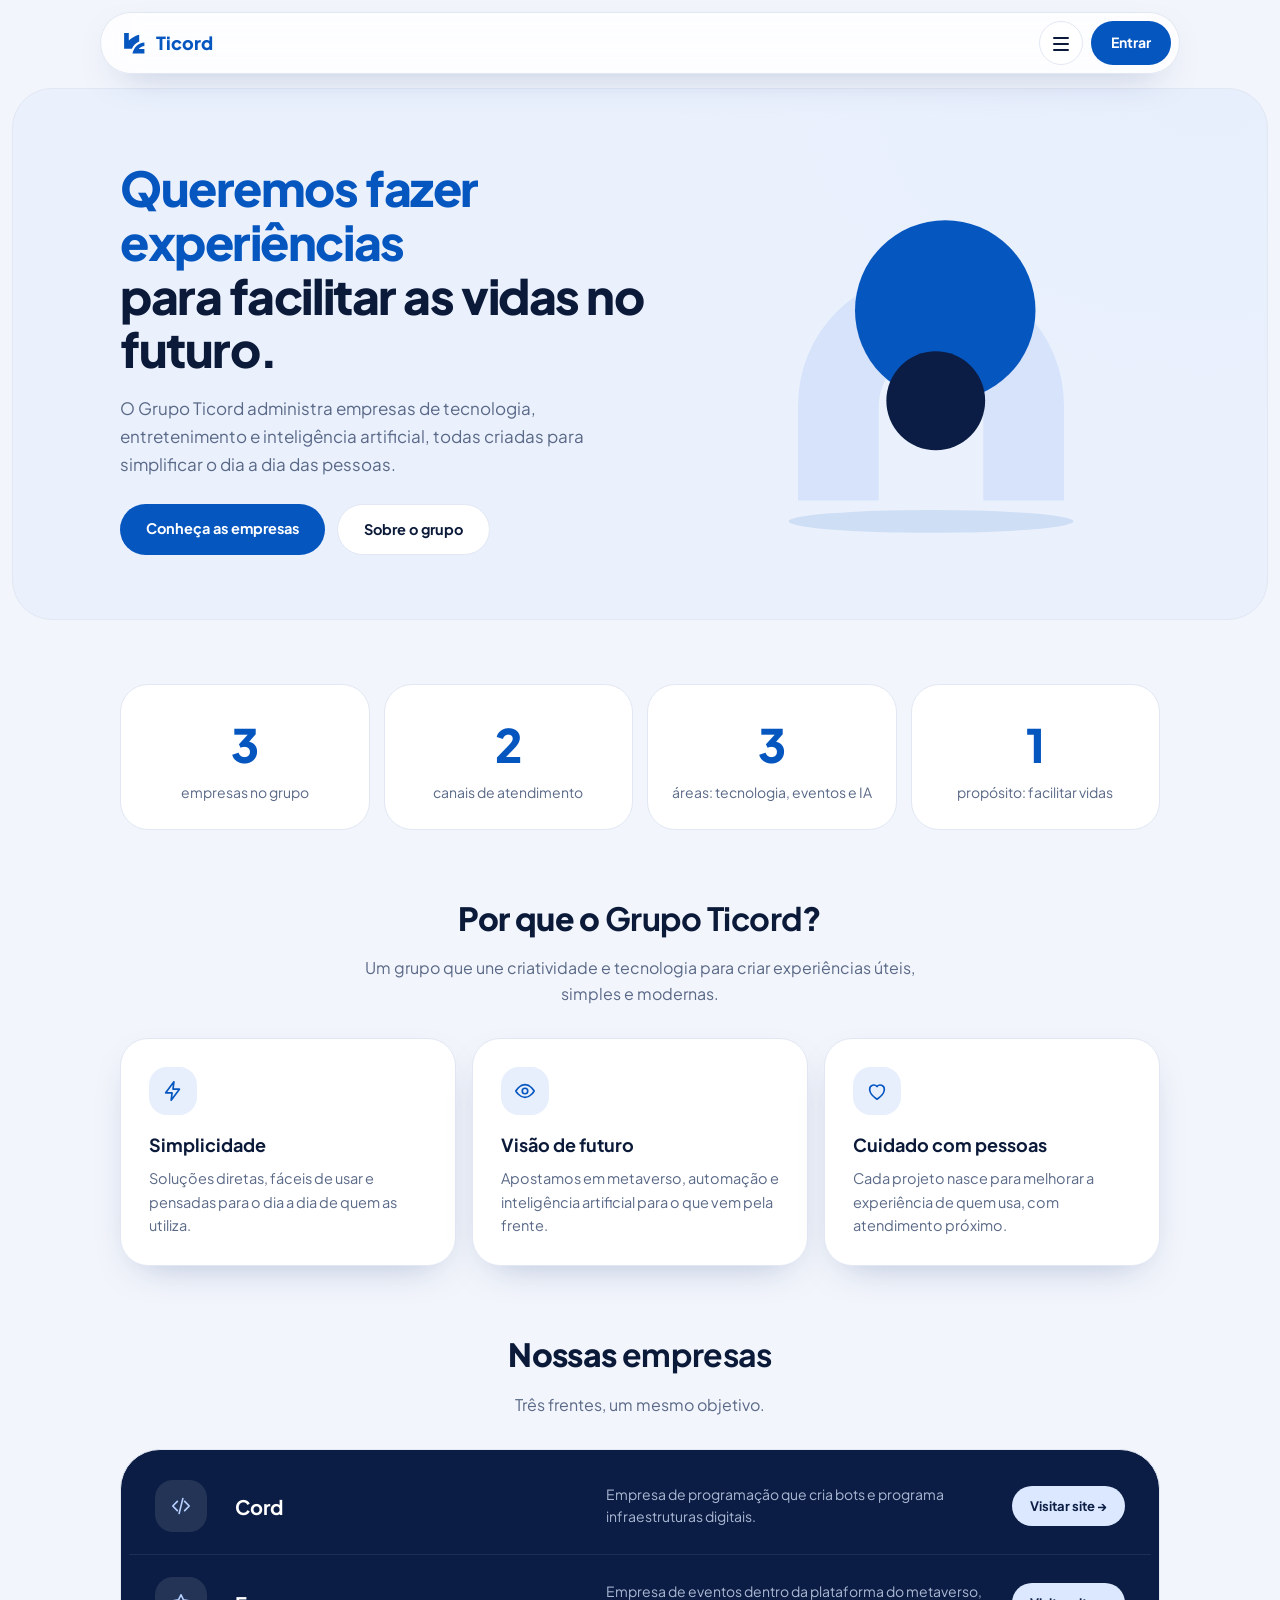
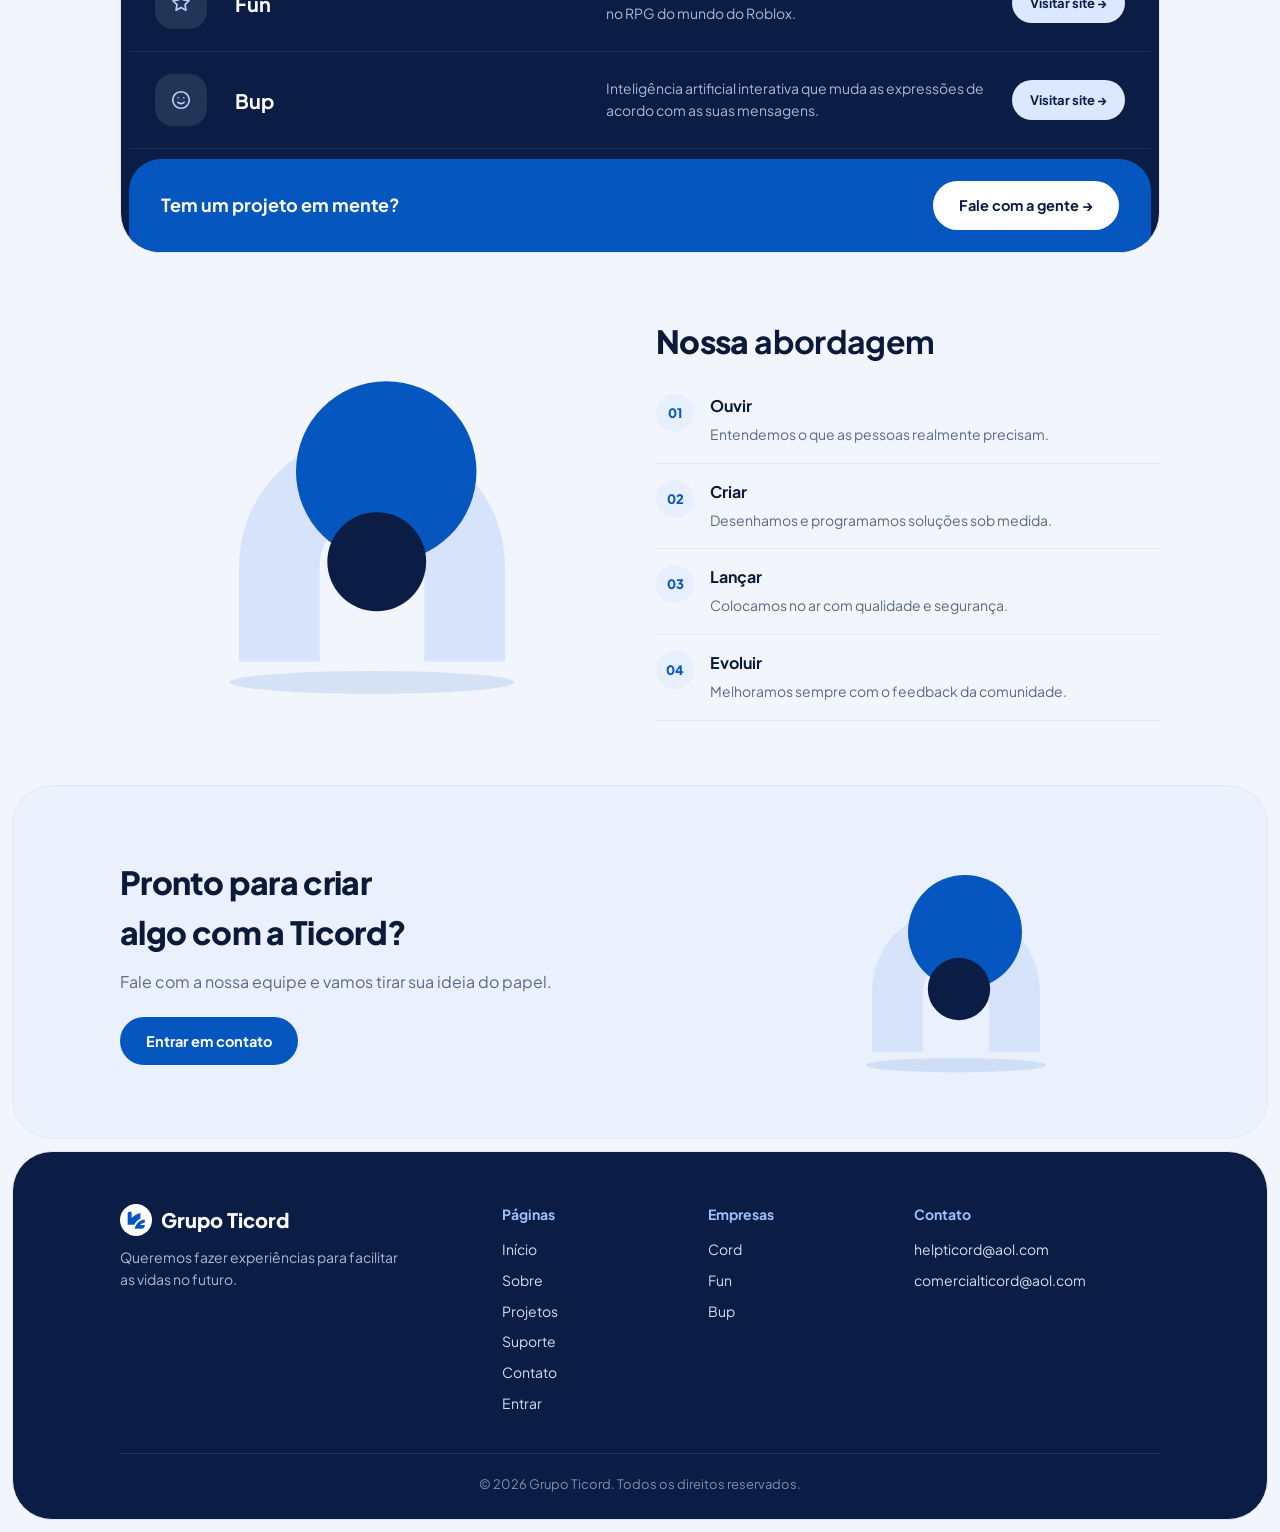
==== ticord/index.html @ 5c7aa85d "Add files via upload" ====
<!DOCTYPE html>
<html lang="pt-BR"><head><meta charset="utf-8"><meta name="viewport" content="width=device-width, initial-scale=1"><title>Página Inicial</title><meta name="description" content="Grupo Ticord: queremos fazer experiências para facilitar as vidas no futuro."><link rel="icon" href="favicon.svg" type="image/svg+xml"><link rel="apple-touch-icon" href="favicon.svg"><script src="theme.js"></script><link rel="stylesheet" href="style.css"></head><body data-page="index">
<main>
<section class="hero"><div class="w hg"><div>
<h1><b>Queremos fazer experiências</b>para facilitar as vidas no futuro.</h1>
<p class="sub">O Grupo Ticord administra empresas de tecnologia, entretenimento e inteligência artificial, todas criadas para simplificar o dia a dia das pessoas.</p>
<div class="row"><a class="cta" href="projects.html">Conheça as empresas</a><a class="cta o" href="about.html">Sobre o grupo</a></div></div>
<svg class="art" viewBox="0 0 400 400"><use href="#art"/></svg></div></section>
<section class="sec"><div class="w stats"><div><b>3</b><span>empresas no grupo</span></div><div><b>2</b><span>canais de atendimento</span></div><div><b>3</b><span>áreas: tecnologia, eventos e IA</span></div><div><b>1</b><span>propósito: facilitar vidas</span></div></div></section>
<section class="sec" style="padding-top:0"><div class="w"><h2>Por que o <b>Grupo Ticord</b>?</h2><p class="lead">Um grupo que une criatividade e tecnologia para criar experiências úteis, simples e modernas.</p><div class="g3">
<div class="card"><div class="ic"><svg><use href="#i-bolt"/></svg></div><h3>Simplicidade</h3><p>Soluções diretas, fáceis de usar e pensadas para o dia a dia de quem as utiliza.</p></div>
<div class="card"><div class="ic"><svg><use href="#i-eye"/></svg></div><h3>Visão de futuro</h3><p>Apostamos em metaverso, automação e inteligência artificial para o que vem pela frente.</p></div>
<div class="card"><div class="ic"><svg><use href="#i-heart"/></svg></div><h3>Cuidado com pessoas</h3><p>Cada projeto nasce para melhorar a experiência de quem usa, com atendimento próximo.</p></div></div></div></section>
<section class="sec" style="padding-top:0"><div class="w"><h2>Nossas <b>empresas</b></h2><p class="lead">Três frentes, um mesmo objetivo.</p>
<div class="dk">
<div class="dr"><div class="ic"><svg><use href="#i-code"/></svg></div><h3>Cord</h3><p>Empresa de programação que cria bots e programa infraestruturas digitais.</p><a class="lk" href="https://cordbots.fun" target="_blank" rel="noopener">Visitar site →</a></div>
<div class="dr"><div class="ic"><svg><use href="#i-star"/></svg></div><h3>Fun</h3><p>Empresa de eventos dentro da plataforma do metaverso, no RPG do mundo do Roblox.</p><a class="lk" href="https://entretenimento.fun" target="_blank" rel="noopener">Visitar site →</a></div>
<div class="dr"><div class="ic"><svg><use href="#i-ai"/></svg></div><h3>Bup</h3><p>Inteligência artificial interativa que muda as expressões de acordo com as suas mensagens.</p><a class="lk" href="https://usebup.fun" target="_blank" rel="noopener">Visitar site →</a></div>
<div class="bar2">Tem um projeto em mente?<a class="cta" href="contact.html">Fale com a gente →</a></div></div></div></section>
<section class="sec" style="padding-top:0"><div class="w"><div class="ap"><svg class="art" viewBox="0 0 400 400"><use href="#art"/></svg><div><h2>Nossa <b>abordagem</b></h2>
<div class="st"><i>01</i><div><b>Ouvir</b><span>Entendemos o que as pessoas realmente precisam.</span></div></div>
<div class="st"><i>02</i><div><b>Criar</b><span>Desenhamos e programamos soluções sob medida.</span></div></div>
<div class="st"><i>03</i><div><b>Lançar</b><span>Colocamos no ar com qualidade e segurança.</span></div></div>
<div class="st"><i>04</i><div><b>Evoluir</b><span>Melhoramos sempre com o feedback da comunidade.</span></div></div></div></div></div></section>
</main>
<script src="app.js"></script></body></html>
---- ticord/style.css ----
:root{--b:#0656BF;--btn:#0656BF;--btnh:#0a47a0;--bg:#f2f5fb;--card:#fff;--ink:#0c1a3a;--mut:#5a6987;--line:#e1e7f3;--pale:#e7effc;--soft:#eaf1fd;--deep:#0b1d44;--nav:rgba(255,255,255,.82);--sh:0 14px 40px -20px rgba(8,45,120,.35);--art2:#d6e3fa;--art3:#0b1d44}
html[data-theme=dark]{--b:#5aa2ff;--btn:#2468d8;--btnh:#2f78ee;--bg:#080e1d;--card:#101a31;--ink:#e8eefc;--mut:#98a8c8;--line:#1e2a47;--pale:rgba(90,162,255,.13);--soft:#0d1731;--deep:#0d1830;--nav:rgba(16,26,49,.82);--sh:0 14px 40px -20px rgba(0,0,0,.8);--art2:#1b2c52;--art3:#060b18}
*{box-sizing:border-box;margin:0}
html{scroll-behavior:smooth;color-scheme:light}html[data-theme=dark]{color-scheme:dark}
body{background:var(--bg);color:var(--ink);font-family:"Plus Jakarta Sans",Inter,system-ui,-apple-system,"Segoe UI",Roboto,sans-serif;line-height:1.55;overflow-x:hidden;transition:background .25s,color .25s}
a{color:inherit;text-decoration:none}[hidden]{display:none!important}
:focus-visible{outline:2px solid var(--b);outline-offset:3px}
.w{max-width:1080px;margin:0 auto;padding:0 20px}

/* menu redondo (igual no computador e no celular) */
nav{position:sticky;top:12px;z-index:50;max-width:1080px;width:calc(100% - 24px);margin:12px auto 0}
.bar{display:flex;align-items:center;justify-content:space-between;gap:12px;padding:8px 8px 8px 20px;border-radius:999px;background:var(--nav);-webkit-backdrop-filter:blur(16px);backdrop-filter:blur(16px);border:1px solid var(--line);box-shadow:var(--sh)}
.logo{display:flex;align-items:center;gap:9px;font-weight:800;color:var(--b);font-size:18px}
.logo svg{width:26px;height:26px}
.rt{display:flex;align-items:center;gap:8px}
.burger{width:44px;height:44px;border-radius:50%;border:1px solid var(--line);background:var(--card);cursor:pointer;position:relative;transition:background .2s}
.burger:hover{background:var(--pale)}
.burger i{position:absolute;left:13px;right:13px;height:2px;background:var(--ink);border-radius:2px;transition:transform .25s,opacity .2s,top .25s}
.burger i:nth-child(1){top:15px}.burger i:nth-child(2){top:21px}.burger i:nth-child(3){top:27px}
.burger[aria-expanded=true] i:nth-child(1){top:21px;transform:rotate(45deg)}
.burger[aria-expanded=true] i:nth-child(2){opacity:0}
.burger[aria-expanded=true] i:nth-child(3){top:21px;transform:rotate(-45deg)}
.acc{display:flex;align-items:center;gap:8px;height:44px;padding:0 20px;border-radius:999px;background:var(--btn);color:#fff;font-weight:700;font-size:14px;white-space:nowrap;transition:background .2s}
.acc:hover{background:var(--btnh)}
.acc.in{padding:0 16px 0 5px;background:var(--pale);color:var(--ink);border:1px solid var(--line)}
.acc.in:hover{border-color:var(--b)}
.acc i{font-style:normal;width:34px;height:34px;border-radius:50%;background:var(--btn);color:#fff;display:grid;place-items:center;font-size:14px;font-weight:800}
.acc span{max-width:110px;overflow:hidden;text-overflow:ellipsis}
@media(max-width:420px){.acc.in{padding:0 5px}.acc.in span{display:none}}
.drop{position:absolute;right:0;top:calc(100% + 10px);width:min(300px,100%);background:var(--card);border:1px solid var(--line);border-radius:28px;padding:10px;box-shadow:var(--sh);display:grid;gap:2px;opacity:0;visibility:hidden;transform:translateY(-8px) scale(.98);transform-origin:top right;transition:opacity .2s,transform .2s,visibility .2s}
.drop.o{opacity:1;visibility:visible;transform:none}
.drop a,.drop button{display:block;width:100%;text-align:left;font:inherit;font-weight:600;font-size:15px;color:var(--mut);background:none;border:0;cursor:pointer;padding:13px 18px;border-radius:999px;transition:background .15s,color .15s}
.drop a:hover,.drop button:hover{background:var(--pale);color:var(--ink)}
.drop a.on{background:var(--pale);color:var(--b)}
.drop hr{border:0;border-top:1px solid var(--line);margin:6px 12px}

/* botões */
.cta{display:inline-block;background:var(--btn);color:#fff;padding:13px 26px;border-radius:999px;font:inherit;font-weight:700;font-size:14.5px;border:0;cursor:pointer;transition:background .2s,transform .15s}
.cta:hover{background:var(--btnh)}.cta:active{transform:scale(.98)}
.cta.o{background:var(--card);color:var(--ink);border:1px solid var(--line)}.cta.o:hover{background:var(--pale)}
.cta.s{padding:9px 18px;font-size:13px}.cta.danger{background:#d63a3a}.cta.danger:hover{background:#b92d2d}
.cta:disabled{opacity:.7;cursor:default}

/* topo das páginas */
.hero{margin:14px 12px 0;border-radius:40px;padding:72px 0 64px;background:radial-gradient(60% 100% at 95% 0,var(--pale),transparent 70%),var(--soft);border:1px solid var(--line)}
.hero.sm{padding:52px 0 44px}
.hg{display:grid;grid-template-columns:1.1fr .9fr;gap:24px;align-items:center}
@media(max-width:820px){.hg{grid-template-columns:1fr}.hero{padding:44px 0 40px;border-radius:32px}}
h1{font-size:clamp(30px,4.6vw,48px);line-height:1.12;letter-spacing:-.03em;font-weight:800}
h1 b{color:var(--b);font-weight:800;display:block}
.sub{color:var(--mut);font-size:17px;line-height:1.65;margin:18px 0 26px;max-width:520px}
.row{display:flex;gap:12px;flex-wrap:wrap}
.art{width:100%;max-width:380px;margin:0 auto;display:block}
h2{font-size:clamp(24px,3.2vw,32px);letter-spacing:-.02em;font-weight:800;text-align:center;margin-bottom:12px}
.lead{text-align:center;color:var(--mut);max-width:600px;margin:0 auto 32px;line-height:1.6}
.sec{padding:64px 0}
.bk{display:inline-flex;padding:8px 16px;border-radius:999px;background:var(--card);border:1px solid var(--line);font-size:13px;font-weight:600;color:var(--mut);margin-bottom:20px}.bk:hover{color:var(--b)}

/* cartões */
.g3{display:grid;grid-template-columns:repeat(auto-fit,minmax(260px,1fr));gap:16px}
.g3.two{grid-template-columns:repeat(auto-fit,minmax(300px,1fr))}
.card{display:block;background:var(--card);border:1px solid var(--line);border-radius:28px;padding:28px;box-shadow:var(--sh);transition:border-color .2s}
a.card:hover{border-color:var(--b)}
.ic{width:48px;height:48px;border-radius:18px;background:var(--pale);display:grid;place-items:center;margin-bottom:16px}
.ic.big{width:64px;height:64px;border-radius:22px;background:var(--card);border:1px solid var(--line);margin-bottom:18px}
.ic svg{width:22px;height:22px;stroke:var(--b);fill:none;stroke-width:1.8;stroke-linecap:round;stroke-linejoin:round}
.card h3{font-size:18px;margin-bottom:8px;font-weight:700}
.card p{color:var(--mut);font-size:14.5px;line-height:1.6}
.lks{display:flex;gap:8px;flex-wrap:wrap;margin-top:18px}
.stats{display:grid;grid-template-columns:repeat(auto-fit,minmax(160px,1fr));gap:14px;text-align:center}
.stats>div{background:var(--card);border:1px solid var(--line);border-radius:28px;padding:24px 12px}
.stats b{display:block;font-size:clamp(34px,5vw,46px);color:var(--b);letter-spacing:-.03em;font-weight:800}
.stats span{color:var(--mut);font-size:14px}

/* lista de empresas */
.dk{background:var(--deep);color:#fff;border-radius:40px;overflow:hidden;border:1px solid var(--line);padding:8px 8px 0}
.dr{display:grid;grid-template-columns:60px 1fr 1.1fr auto;gap:20px;align-items:center;padding:22px 26px;border-bottom:1px solid rgba(255,255,255,.08)}
.dr .ic{background:rgba(255,255,255,.1);margin:0;width:52px;height:52px}.dr .ic svg{stroke:#b6d1ff}
.dr h3{font-size:20px;font-weight:700}.dr p{color:#aab8d4;font-size:14px;line-height:1.55}
.dr a.lk{color:#0b1d44;background:#dbe8ff;font-weight:700;font-size:13px;white-space:nowrap;padding:10px 18px;border-radius:999px}.dr a.lk:hover{background:#fff}
.bar2{background:var(--btn);margin:10px 0 0;border-radius:32px 32px 0 0;padding:22px 32px;display:flex;justify-content:space-between;align-items:center;gap:14px;flex-wrap:wrap;font-size:18px;font-weight:700}
.bar2 .cta{background:#fff;color:#0b1d44}.bar2 .cta:hover{background:#dbe8ff}
@media(max-width:760px){.dr{grid-template-columns:52px 1fr;padding:20px}.dr p,.dr a.lk{grid-column:1/-1}.dr a.lk{justify-self:start}}

/* seções de texto */
.ap{display:grid;grid-template-columns:1fr 1fr;gap:32px;align-items:center}
@media(max-width:760px){.ap{grid-template-columns:1fr}}
.ap.rev>:first-child{order:2}@media(max-width:760px){.ap.rev>:first-child{order:0}}
.ap h2{text-align:left}.ap p.t{color:var(--mut);line-height:1.7;margin-bottom:14px}
.st{display:flex;gap:16px;align-items:flex-start;padding:16px 0;border-bottom:1px solid var(--line)}
.st i{font-style:normal;flex:none;width:38px;height:38px;border-radius:50%;background:var(--pale);display:grid;place-items:center;color:var(--b);font-weight:800;font-size:13px}
.st b{display:block;margin-bottom:3px}.st span{color:var(--mut);font-size:14px;line-height:1.5}
.ul{list-style:none;padding:0;margin:16px 0 22px;display:grid;gap:10px}.ul li{padding-left:32px;position:relative;font-size:15px}
.ul li:before{content:"✓";position:absolute;left:0;top:0;width:22px;height:22px;border-radius:50%;background:var(--pale);color:var(--b);font-size:12px;display:grid;place-items:center;font-weight:700}
.nv{background:var(--deep);color:#fff;padding:60px 0;margin:0 12px;border-radius:40px;border:1px solid var(--line)}.nv h2{color:#fff}.nv .lead{color:#aab8d4}
.nv .card{background:rgba(255,255,255,.06);border-color:rgba(255,255,255,.08);box-shadow:none}.nv .card h3{color:#fff}.nv .card p{color:#aab8d4}.nv .ic{background:rgba(255,255,255,.1)}.nv .ic svg{stroke:#b6d1ff}
details{border:1px solid var(--line);border-radius:24px;padding:18px 24px;margin-bottom:10px;background:var(--card)}
summary{cursor:pointer;font-weight:700;list-style:none;display:flex;justify-content:space-between;gap:12px}summary::-webkit-details-marker{display:none}
summary:after{content:"+";color:var(--b);font-size:22px;line-height:1}details[open] summary:after{content:"−"}
details p{color:var(--mut);line-height:1.6;margin-top:12px;font-size:14.5px}
.cb{background:var(--soft);padding:56px 0;margin:0 12px;border-radius:40px;border:1px solid var(--line)}
.cg{display:grid;grid-template-columns:1.2fr .8fr;gap:20px;align-items:center}
@media(max-width:760px){.cg{grid-template-columns:1fr}}
.cb h2{text-align:left}.cb p{color:var(--mut);margin-bottom:22px;line-height:1.6}

/* formulários */
.form{max-width:560px;margin:0 auto;background:var(--card);border:1px solid var(--line);border-radius:32px;padding:32px;display:grid;gap:16px;box-shadow:var(--sh)}
label{font-size:13px;font-weight:700;display:grid;gap:7px}
input,select,textarea{font:inherit;font-weight:400;padding:13px 18px;border-radius:999px;border:1px solid var(--line);background:var(--bg);color:var(--ink);outline:0;width:100%;transition:border-color .2s,box-shadow .2s}
textarea{min-height:120px;resize:vertical;border-radius:24px}
input:focus,select:focus,textarea:focus{border-color:var(--b);box-shadow:0 0 0 4px var(--pale)}
.msg{font-size:14px;text-align:center;min-height:18px}.msg.e{color:#e0504f}.msg.k{color:#22a05a}
.it{background:var(--card);border:1px solid var(--line);border-radius:24px;padding:18px 22px;margin-bottom:12px;font-size:14px;line-height:1.7}.it b{color:var(--b)}.it small{color:var(--mut)}

/* configurações */
.sg{display:grid;gap:16px;align-items:start}.sg:not(.li){max-width:720px}
.sg.li{grid-template-columns:320px 1fr}@media(max-width:820px){.sg.li{grid-template-columns:1fr}}
.sx{display:grid;gap:16px}.sx .card>p{margin-bottom:16px}
.pc{text-align:center}.pc p{overflow-wrap:anywhere}.pc .cta{margin-top:18px;width:100%}
.av{width:84px;height:84px;border-radius:50%;background:var(--btn);color:#fff;display:grid;place-items:center;font-size:34px;font-weight:800;margin:0 auto 14px}
.tt{display:grid;grid-template-columns:1fr 1fr;gap:12px}
.tt button{font:inherit;font-weight:700;color:var(--ink);background:var(--bg);border:2px solid var(--line);border-radius:28px;padding:10px 10px 14px;cursor:pointer;transition:border-color .2s}
.tt button.on{border-color:var(--b);background:var(--pale)}
.pv{display:block;height:84px;border-radius:20px;margin-bottom:10px;position:relative;border:1px solid var(--line)}
.pv:before,.pv:after{content:"";position:absolute;left:12px}
.pv:before{right:12px;top:12px;height:14px;border-radius:99px}.pv:after{width:55%;bottom:12px;height:32px;border-radius:14px}
.pv.l{background:#f2f5fb}.pv.l:before{background:#fff}.pv.l:after{background:#0656BF}
.pv.d{background:#080e1d}.pv.d:before{background:#101a31}.pv.d:after{background:#5aa2ff}
.dz{border-color:rgba(214,58,58,.4)}
.sx form{display:grid;gap:14px}

/* rodapé */
footer{background:var(--deep);color:#fff;padding:52px 0 24px;margin:12px;border-radius:40px;border:1px solid var(--line)}
.fg{display:grid;grid-template-columns:2fr 1fr 1fr 1.4fr;gap:30px}
@media(max-width:760px){.fg{grid-template-columns:1fr 1fr}.fg>:first-child{grid-column:1/-1}}
footer h4{font-size:14px;color:#9cc2ff;margin-bottom:14px}
footer a{display:block;color:#d3ddf0;margin-bottom:9px;font-size:14px}footer a:hover{color:#fff}
footer p{color:#aab8d4;font-size:14px;line-height:1.6;margin-top:10px;max-width:290px}
.cp{text-align:center;color:#7f8fb0;font-size:13px;margin-top:30px;padding-top:20px;border-top:1px solid rgba(255,255,255,.1)}
@media(prefers-reduced-motion:reduce){html{scroll-behavior:auto}*{transition:none!important}}
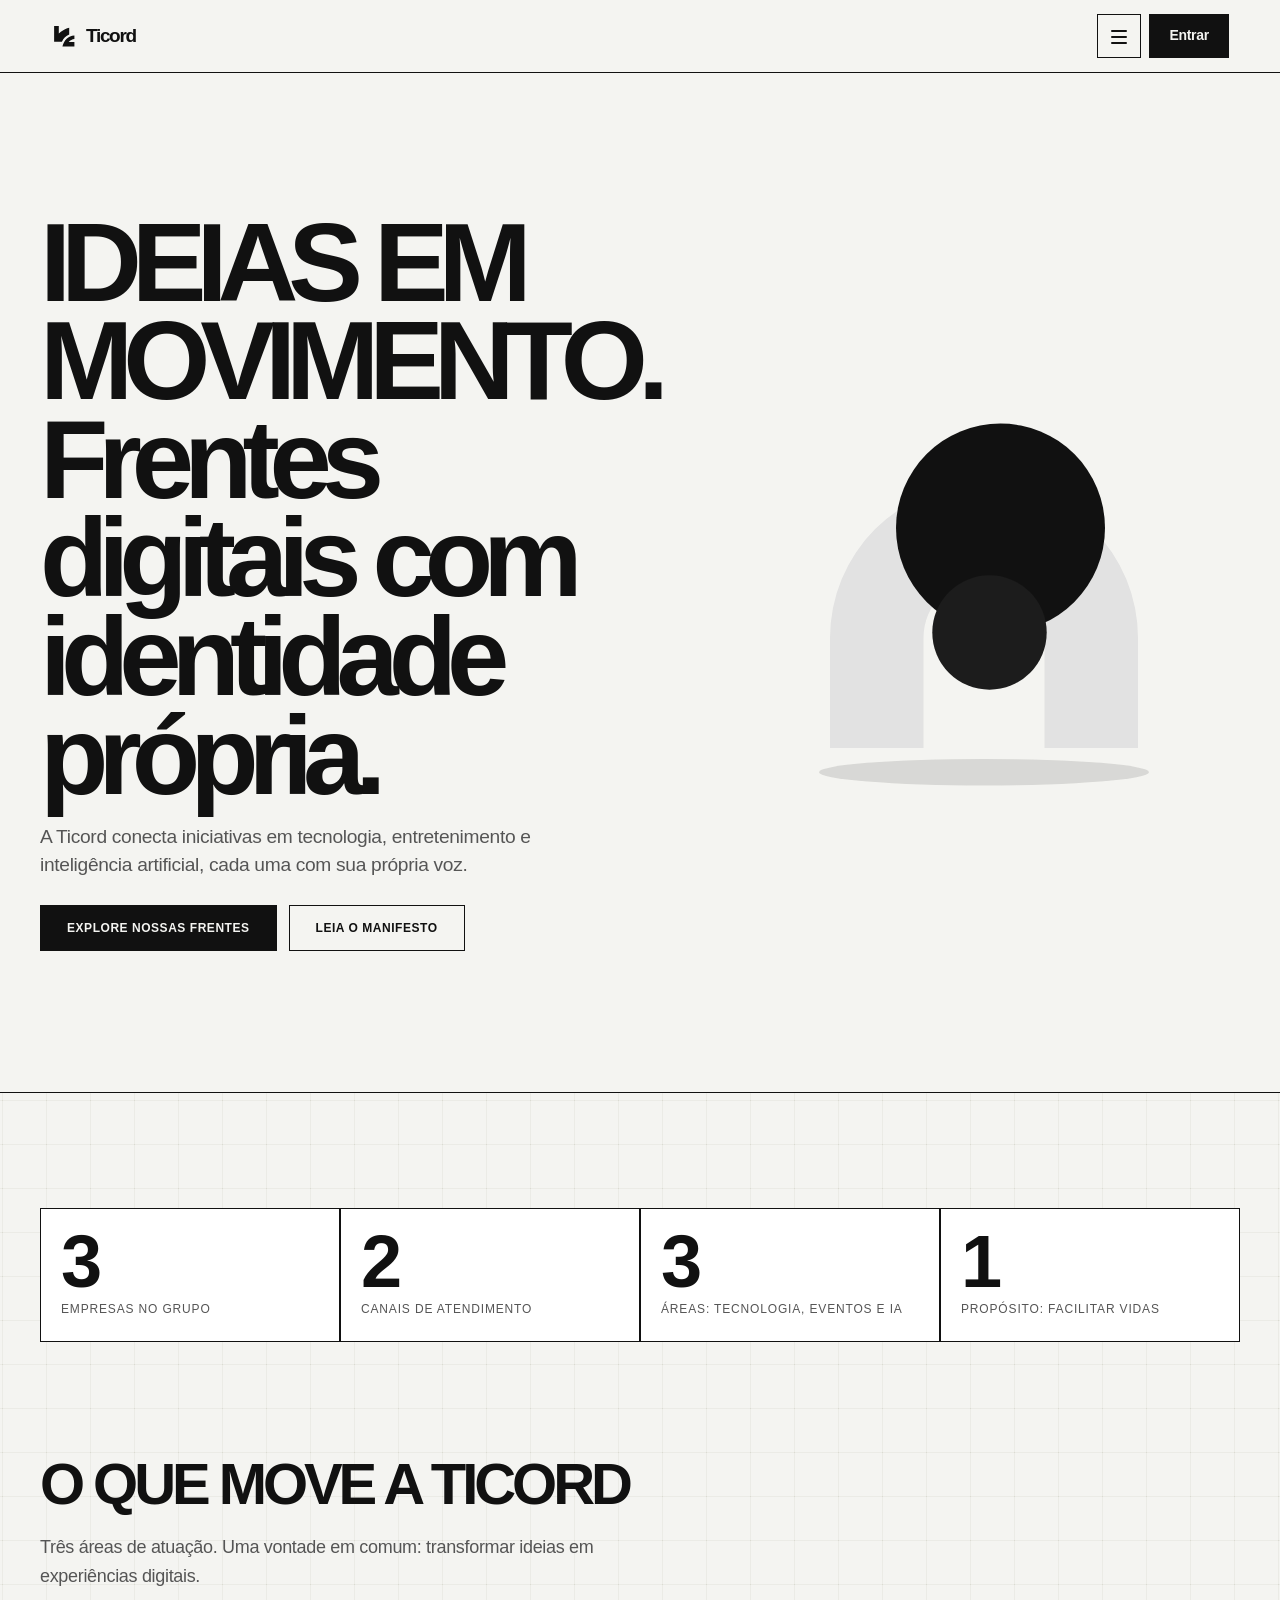
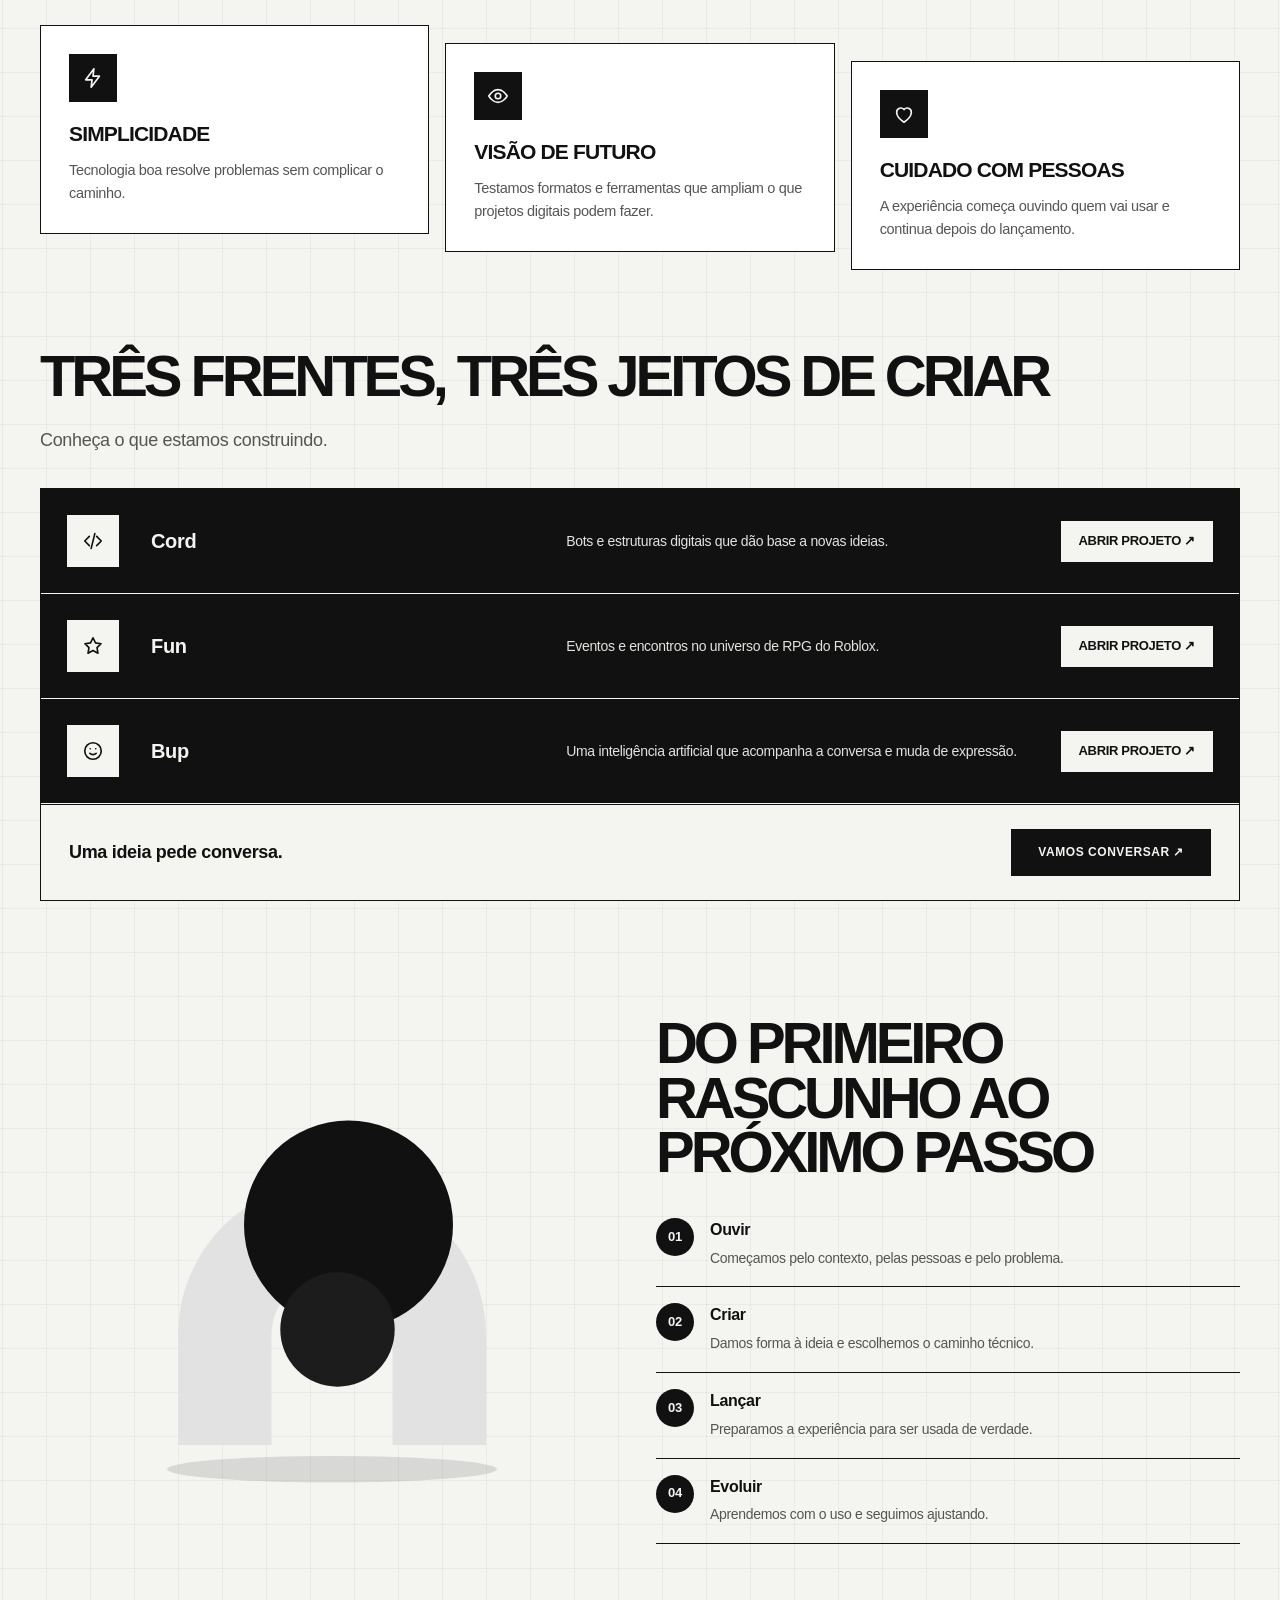
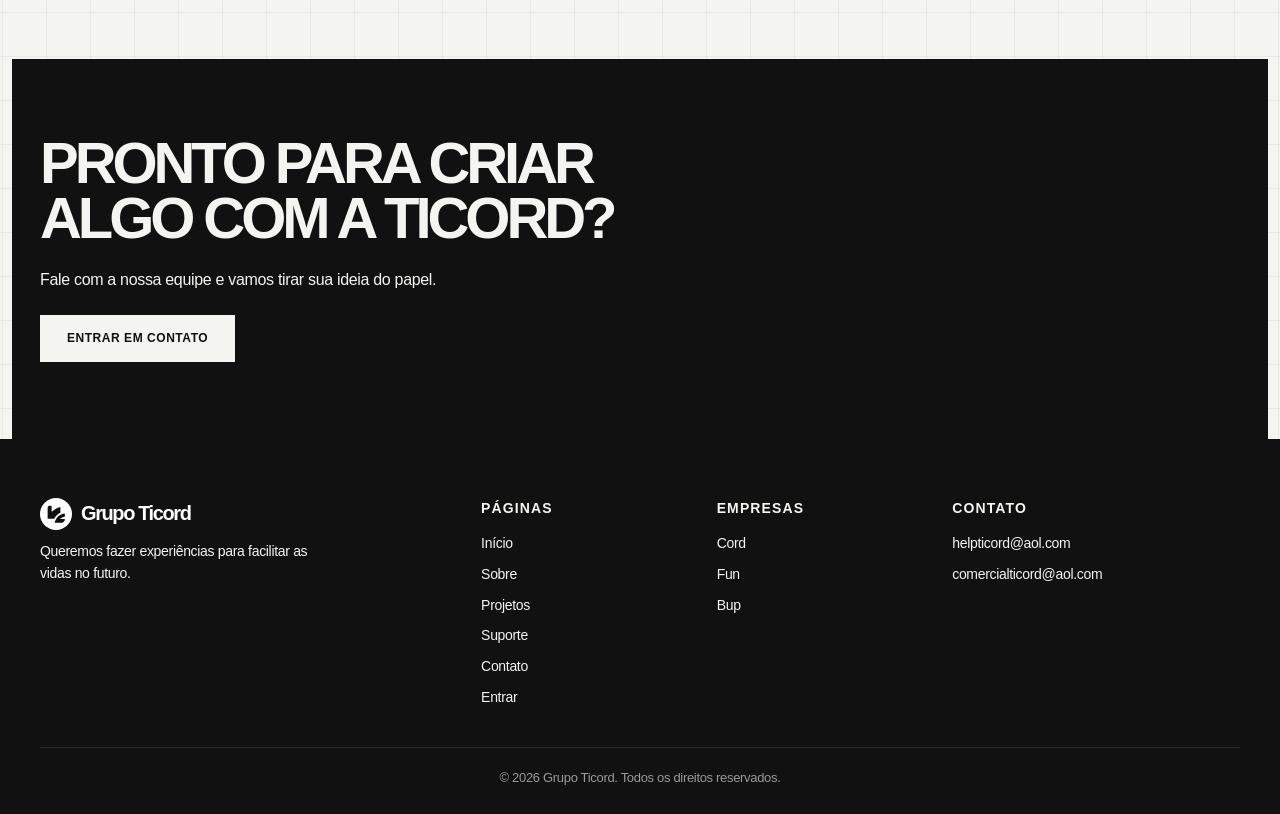
==== commit 7cb70fd2: "Add files via upload" ====
--- a/ticord/index.html
+++ b/ticord/index.html
@@ -1,26 +1,26 @@
 <!DOCTYPE html>
-<html lang="pt-BR"><head><meta charset="utf-8"><meta name="viewport" content="width=device-width, initial-scale=1"><title>Página Inicial</title><meta name="description" content="Grupo Ticord: queremos fazer experiências para facilitar as vidas no futuro."><link rel="icon" href="favicon.svg" type="image/svg+xml"><link rel="apple-touch-icon" href="favicon.svg"><script src="theme.js"></script><link rel="stylesheet" href="style.css"></head><body data-page="index">
+<html lang="pt-BR"><head><meta charset="utf-8"><meta name="viewport" content="width=device-width, initial-scale=1"><title>Ticord — Ideias em movimento</title><meta name="description" content="A Ticord conecta tecnologia, entretenimento e inteligência artificial em projetos digitais com identidade própria."><link rel="icon" href="favicon.svg" type="image/svg+xml"><link rel="apple-touch-icon" href="favicon.svg"><script src="theme.js"></script><link rel="stylesheet" href="style.css"><link rel="stylesheet" href="editorial.css"></head><body data-page="index">
 <main>
 <section class="hero"><div class="w hg"><div>
-<h1><b>Queremos fazer experiências</b>para facilitar as vidas no futuro.</h1>
-<p class="sub">O Grupo Ticord administra empresas de tecnologia, entretenimento e inteligência artificial, todas criadas para simplificar o dia a dia das pessoas.</p>
-<div class="row"><a class="cta" href="projects.html">Conheça as empresas</a><a class="cta o" href="about.html">Sobre o grupo</a></div></div>
+<h1><b>Ideias em movimento.</b>Frentes digitais com identidade própria.</h1>
+<p class="sub">A Ticord conecta iniciativas em tecnologia, entretenimento e inteligência artificial, cada uma com sua própria voz.</p>
+<div class="row"><a class="cta" href="projects.html">Explore nossas frentes</a><a class="cta o" href="about.html">Leia o manifesto</a></div></div>
 <svg class="art" viewBox="0 0 400 400"><use href="#art"/></svg></div></section>
 <section class="sec"><div class="w stats"><div><b>3</b><span>empresas no grupo</span></div><div><b>2</b><span>canais de atendimento</span></div><div><b>3</b><span>áreas: tecnologia, eventos e IA</span></div><div><b>1</b><span>propósito: facilitar vidas</span></div></div></section>
-<section class="sec" style="padding-top:0"><div class="w"><h2>Por que o <b>Grupo Ticord</b>?</h2><p class="lead">Um grupo que une criatividade e tecnologia para criar experiências úteis, simples e modernas.</p><div class="g3">
-<div class="card"><div class="ic"><svg><use href="#i-bolt"/></svg></div><h3>Simplicidade</h3><p>Soluções diretas, fáceis de usar e pensadas para o dia a dia de quem as utiliza.</p></div>
-<div class="card"><div class="ic"><svg><use href="#i-eye"/></svg></div><h3>Visão de futuro</h3><p>Apostamos em metaverso, automação e inteligência artificial para o que vem pela frente.</p></div>
-<div class="card"><div class="ic"><svg><use href="#i-heart"/></svg></div><h3>Cuidado com pessoas</h3><p>Cada projeto nasce para melhorar a experiência de quem usa, com atendimento próximo.</p></div></div></div></section>
-<section class="sec" style="padding-top:0"><div class="w"><h2>Nossas <b>empresas</b></h2><p class="lead">Três frentes, um mesmo objetivo.</p>
+<section class="sec" style="padding-top:0"><div class="w"><h2>O que move a <b>Ticord</b></h2><p class="lead">Três áreas de atuação. Uma vontade em comum: transformar ideias em experiências digitais.</p><div class="g3">
+<div class="card"><div class="ic"><svg><use href="#i-bolt"/></svg></div><h3>Simplicidade</h3><p>Tecnologia boa resolve problemas sem complicar o caminho.</p></div>
+<div class="card"><div class="ic"><svg><use href="#i-eye"/></svg></div><h3>Visão de futuro</h3><p>Testamos formatos e ferramentas que ampliam o que projetos digitais podem fazer.</p></div>
+<div class="card"><div class="ic"><svg><use href="#i-heart"/></svg></div><h3>Cuidado com pessoas</h3><p>A experiência começa ouvindo quem vai usar e continua depois do lançamento.</p></div></div></div></section>
+<section class="sec" style="padding-top:0"><div class="w"><h2>Três <b>frentes</b>, três jeitos de criar</h2><p class="lead">Conheça o que estamos construindo.</p>
 <div class="dk">
-<div class="dr"><div class="ic"><svg><use href="#i-code"/></svg></div><h3>Cord</h3><p>Empresa de programação que cria bots e programa infraestruturas digitais.</p><a class="lk" href="https://cordbots.fun" target="_blank" rel="noopener">Visitar site →</a></div>
-<div class="dr"><div class="ic"><svg><use href="#i-star"/></svg></div><h3>Fun</h3><p>Empresa de eventos dentro da plataforma do metaverso, no RPG do mundo do Roblox.</p><a class="lk" href="https://entretenimento.fun" target="_blank" rel="noopener">Visitar site →</a></div>
-<div class="dr"><div class="ic"><svg><use href="#i-ai"/></svg></div><h3>Bup</h3><p>Inteligência artificial interativa que muda as expressões de acordo com as suas mensagens.</p><a class="lk" href="https://usebup.fun" target="_blank" rel="noopener">Visitar site →</a></div>
-<div class="bar2">Tem um projeto em mente?<a class="cta" href="contact.html">Fale com a gente →</a></div></div></div></section>
-<section class="sec" style="padding-top:0"><div class="w"><div class="ap"><svg class="art" viewBox="0 0 400 400"><use href="#art"/></svg><div><h2>Nossa <b>abordagem</b></h2>
-<div class="st"><i>01</i><div><b>Ouvir</b><span>Entendemos o que as pessoas realmente precisam.</span></div></div>
-<div class="st"><i>02</i><div><b>Criar</b><span>Desenhamos e programamos soluções sob medida.</span></div></div>
-<div class="st"><i>03</i><div><b>Lançar</b><span>Colocamos no ar com qualidade e segurança.</span></div></div>
-<div class="st"><i>04</i><div><b>Evoluir</b><span>Melhoramos sempre com o feedback da comunidade.</span></div></div></div></div></div></section>
+<div class="dr"><div class="ic"><svg><use href="#i-code"/></svg></div><h3>Cord</h3><p>Bots e estruturas digitais que dão base a novas ideias.</p><a class="lk" href="https://cordbots.fun" target="_blank" rel="noopener">Abrir projeto ↗</a></div>
+<div class="dr"><div class="ic"><svg><use href="#i-star"/></svg></div><h3>Fun</h3><p>Eventos e encontros no universo de RPG do Roblox.</p><a class="lk" href="https://entretenimento.fun" target="_blank" rel="noopener">Abrir projeto ↗</a></div>
+<div class="dr"><div class="ic"><svg><use href="#i-ai"/></svg></div><h3>Bup</h3><p>Uma inteligência artificial que acompanha a conversa e muda de expressão.</p><a class="lk" href="https://usebup.fun" target="_blank" rel="noopener">Abrir projeto ↗</a></div>
+<div class="bar2">Uma ideia pede conversa.<a class="cta" href="contact.html">Vamos conversar ↗</a></div></div></div></section>
+<section class="sec" style="padding-top:0"><div class="w"><div class="ap"><svg class="art" viewBox="0 0 400 400"><use href="#art"/></svg><div><h2>Do primeiro rascunho ao próximo passo</h2>
+<div class="st"><i>01</i><div><b>Ouvir</b><span>Começamos pelo contexto, pelas pessoas e pelo problema.</span></div></div>
+<div class="st"><i>02</i><div><b>Criar</b><span>Damos forma à ideia e escolhemos o caminho técnico.</span></div></div>
+<div class="st"><i>03</i><div><b>Lançar</b><span>Preparamos a experiência para ser usada de verdade.</span></div></div>
+<div class="st"><i>04</i><div><b>Evoluir</b><span>Aprendemos com o uso e seguimos ajustando.</span></div></div></div></div></div></section>
 </main>
 <script src="app.js"></script></body></html>
--- a/ticord/editorial.css
+++ b/ticord/editorial.css
@@ -0,0 +1,11 @@
+:root{--ink:#111;--bg:#f4f4f1;--card:#fff;--line:#111;--mut:#555;--pale:#e2e2de;--soft:#e8e8e3;--deep:#111;--b:#111;--btn:#111;--btnh:#353535;--nav:#f4f4f1;--sh:8px 8px 0 rgba(0,0,0,.12);font-family:Arial,Helvetica,sans-serif;color-scheme:light}
+html[data-theme=dark]{--ink:#f5f5f0;--bg:#101010;--card:#181818;--line:#eee;--mut:#aaa;--pale:#303030;--soft:#202020;--deep:#050505;--b:#fff;--btn:#fff;--btnh:#ccc;--nav:#101010;--sh:8px 8px 0 rgba(255,255,255,.1);color-scheme:dark}
+body{font-family:Arial,Helvetica,sans-serif;letter-spacing:-.02em;background:var(--bg);background-image:linear-gradient(var(--line) 1px,transparent 1px),linear-gradient(90deg,var(--line) 1px,transparent 1px);background-size:44px 44px;background-position:center top;background-blend-mode:soft-light}.w{max-width:1240px}nav{position:sticky;top:0;width:100%;max-width:none;margin:0;padding:10px 4vw;background:var(--bg);border-bottom:1px solid var(--line);backdrop-filter:none}.bar{border-radius:0;background:var(--bg);border:0;outline:0;box-shadow:none;padding:4px 0}.drop{top:calc(100% + 10px);right:4vw;border:1px solid var(--line);border-radius:0;background:var(--bg);box-shadow:8px 8px 0 var(--ink);backdrop-filter:none}.logo{color:var(--ink);font-size:19px;letter-spacing:-.07em}.logo svg{filter:grayscale(1)}.burger,.acc,.drop a,.drop button{border-radius:0}.burger{border:1px solid var(--line);background:var(--bg)}.acc{background:var(--btn);color:var(--bg)}.acc.in{background:var(--bg);color:var(--ink);border:1px solid var(--line)}
+.hero{margin:0;border:0;border-bottom:1px solid var(--line);border-radius:0;padding:clamp(72px,11vw,150px) 0;min-height:390px;background:var(--bg);box-shadow:none}.hero:before{width:30vw;max-width:420px;height:30vw;max-height:420px;right:9%;top:16%;border:2px solid var(--ink);border-radius:0;box-shadow:18px 18px 0 var(--ink),36px 36px 0 var(--pale);transform:rotate(8deg)}.hero:after{width:12vw;height:12vw;right:20%;top:35%;bottom:auto;border:2px solid var(--ink);border-radius:0;background:var(--bg);filter:none;transform:rotate(45deg)}.hg{grid-template-columns:1.1fr .9fr;gap:5vw}h1{font:900 clamp(44px,9vw,112px)/.88 Arial,Helvetica,sans-serif;letter-spacing:-.09em;max-width:820px}h1 b{color:var(--ink);display:block;text-transform:uppercase}.sub{font-size:clamp(17px,1.5vw,21px);line-height:1.45;max-width:550px;color:var(--mut)}.art{max-width:440px;filter:grayscale(1);position:relative;z-index:1}
+.cta,.bk,.acc,.drop a,.drop button,.card,.stats>div,.form,.ic,.ic.big,.hero,.dk,.nv,.cb,footer,details,.pillf,.lc,.tabs,.tabs button,.lgo,.m,.ib,.chips button,.acts button,.acts a,.pv,.tt button,.av,.it,.bar2,.dr a.lk{border-radius:0!important;backdrop-filter:none!important;box-shadow:none}.cta{background:var(--btn);color:var(--bg);border:1px solid var(--btn);font-weight:800;text-transform:uppercase;letter-spacing:.045em;font-size:12px}.cta.o{color:var(--ink);background:transparent;border:1px solid var(--line)}.cta:hover{transform:translate(-2px,-2px);box-shadow:4px 4px 0 var(--mut)}.sec{padding:clamp(64px,9vw,116px) 0}h2{text-align:left;font:900 clamp(32px,5vw,58px)/.94 Arial,Helvetica,sans-serif;letter-spacing:-.07em;text-transform:uppercase;margin-bottom:22px}.lead{text-align:left;margin:0 0 34px;max-width:600px;color:var(--mut);font-size:18px}.card{background:var(--card);border:1px solid var(--line);padding:28px;position:relative}.card:nth-child(2){transform:translateY(18px)}.card:nth-child(3){transform:translateY(36px)}.card h3{font-size:21px;letter-spacing:-.04em;text-transform:uppercase}.card p{color:var(--mut)}.ic,.ic.big{background:var(--ink);border:0;color:var(--bg)}.ic svg{stroke:var(--bg)}
+.stats{gap:0;text-align:left}.stats>div{border:1px solid var(--line);padding:20px}.stats b{font-size:clamp(40px,7vw,74px);color:var(--ink);line-height:.9}.stats span{font-size:12px;text-transform:uppercase;letter-spacing:.07em}.dk{background:var(--ink);color:var(--bg);padding:0}.dr{grid-template-columns:64px 1fr 1.2fr auto;padding:26px;border-bottom:1px solid var(--bg)}.dr p{color:var(--pale)}.dr .ic{background:var(--bg)}.dr .ic svg{stroke:var(--ink)}.dr a.lk{background:var(--bg);color:var(--ink);font-weight:800;text-transform:uppercase}.bar2{background:var(--bg);color:var(--ink);border-top:1px solid var(--ink);margin:0;padding:24px 28px}.bar2 .cta{background:var(--ink);color:var(--bg)}
+.nv{background:var(--ink);color:var(--bg);padding:clamp(64px,9vw,112px) 0}.nv h2,.nv .card h3{color:var(--bg)}.nv .lead,.nv .card p{color:#aaa}.nv .card{background:transparent;border-color:#888}.nv .ic{background:var(--bg)}.nv .ic svg{stroke:var(--ink)}.cb{background:var(--ink);color:var(--bg);padding:76px 0}.cb h2,.cb p{color:var(--bg)}.cb .cta{background:var(--bg);color:var(--ink);border-color:var(--bg)}.cb .art{display:none}
+.form,.lc{background:var(--card);border:1px solid var(--line);padding:clamp(22px,4vw,42px)}input,select,textarea{background:var(--bg);border:1px solid var(--line);border-radius:0!important}input:focus,select:focus,textarea:focus{box-shadow:4px 4px 0 var(--pale)}.st{border-bottom:1px solid var(--line)}.st i{background:var(--ink);color:var(--bg)}.ul li:before{background:var(--ink);color:var(--bg)}.tt button.on{border-color:var(--ink);background:var(--ink);color:var(--bg)}footer{background:var(--ink);color:var(--bg);padding:58px 0 24px;margin:0}footer h4,footer a,footer p{color:var(--bg)}footer h4{text-transform:uppercase;letter-spacing:.08em}.cp{color:#999}
+#land{align-items:flex-start;text-align:left;max-width:1060px;margin:auto;padding:12vh 20px}.pillf{border:1px solid var(--line);background:var(--card);padding:6px}.ar{background:var(--ink)}.ar svg{stroke:var(--bg)}.chips{justify-content:flex-start}.chips button,.acts button,.acts a,.ib{background:var(--bg);color:var(--ink);border:1px solid var(--line)}.ch{border-bottom:1px solid var(--line)}.m.u{background:var(--ink);color:var(--bg)}.m.a{background:var(--card);border:1px solid var(--line)}.lc .logo{justify-content:center}.tabs{background:var(--bg);border:1px solid var(--line)}.tabs button.on{background:var(--ink);color:var(--bg)}
+@media(max-width:820px){.hero{min-height:0;padding:70px 0}.hero:before{width:36vw;height:36vw;right:8%;top:12%}.hero:after{display:none}.hg{grid-template-columns:1fr}.art{max-width:260px;margin-top:30px}.card:nth-child(n){transform:none}.dr{grid-template-columns:52px 1fr}.dr p,.dr a.lk{grid-column:1/-1}.dr a.lk{justify-self:start}}@media(max-width:600px){nav{padding:8px 16px}.hero:before{width:38vw;height:38vw;right:8%;top:24%}h1{font-size:clamp(42px,15vw,76px)}.sec{padding:60px 0}.g3{grid-template-columns:1fr}.card:nth-child(n){transform:none}.stats{grid-template-columns:1fr 1fr}.dr{padding:19px}.bar2{padding:20px;align-items:flex-start;flex-direction:column}.fg{grid-template-columns:1fr 1fr}footer{padding:48px 0 22px}#land{padding:9vh 20px}}
+.cta.danger{filter:grayscale(1)}
